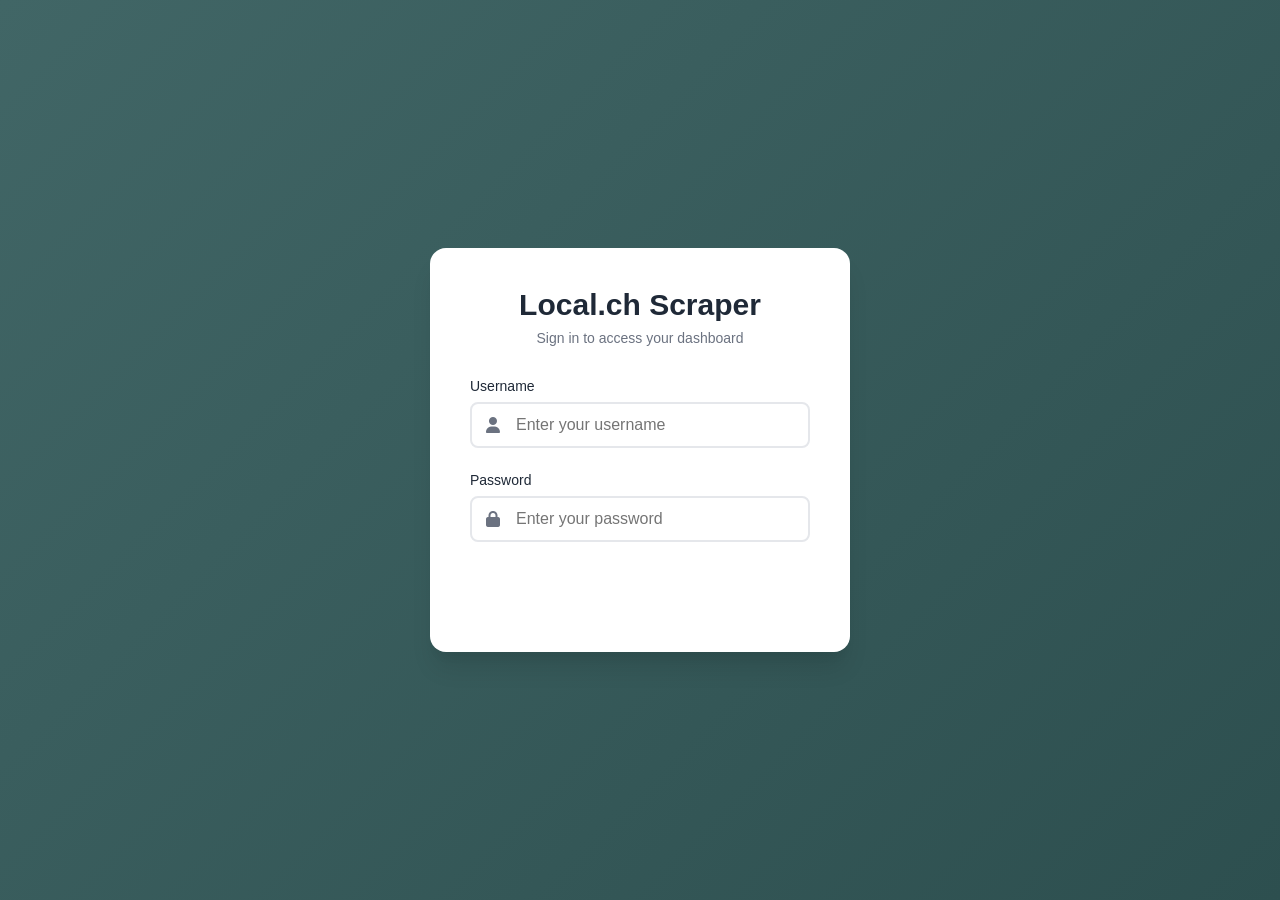
==== frontend/templates/login.html @ 85a89c04 "1. Added in stop job functionlaity2. Added better updates in the active jobs section3. Added in simp" ====
<!DOCTYPE html>
<html lang="en">
<head>
    <meta charset="UTF-8">
    <meta name="viewport" content="width=device-width, initial-scale=1.0">
    <title>Login - Local.ch Scraper</title>
    <link rel="stylesheet" href="https://cdnjs.cloudflare.com/ajax/libs/font-awesome/6.5.1/css/all.min.css">
    <style>
        * {
            margin: 0;
            padding: 0;
            box-sizing: border-box;
        }

        :root {
            --primary: #416666;
            --primary-dark: #2d4f4la
            ;
            --bg: #f9fafb;
            --text: #1f2937;
            --text-gray: #6b7280;
            --border: #e5e7eb;
            --error: #ef4444;
            --success: #10b981;
        }

        body {
            font-family: -apple-system, BlinkMacSystemFont, 'Segoe UI', Roboto, 'Helvetica Neue', Arial, sans-serif;
            background: linear-gradient(135deg, #416666 0%, #2d4f4f 100%);
            min-height: 100vh;
            display: flex;
            align-items: center;
            justify-content: center;
            padding: 1rem;
        }

        .login-container {
            background: white;
            border-radius: 1rem;
            box-shadow: 0 20px 25px -5px rgba(0, 0, 0, 0.1), 0 10px 10px -5px rgba(0, 0, 0, 0.04);
            width: 100%;
            max-width: 420px;
            padding: 2.5rem;
        }

        .login-header {
            text-align: center;
            margin-bottom: 2rem;
        }

        .login-title {
            font-size: 1.875rem;
            font-weight: 700;
            color: var(--text);
            margin-bottom: 0.5rem;
        }

        .login-subtitle {
            color: var(--text-gray);
            font-size: 0.875rem;
        }

        .form-group {
            margin-bottom: 1.5rem;
        }

        .form-label {
            display: block;
            font-weight: 500;
            color: var(--text);
            margin-bottom: 0.5rem;
            font-size: 0.875rem;
        }

        .input-wrapper {
            position: relative;
        }

        .input-icon {
            position: absolute;
            left: 1rem;
            top: 50%;
            transform: translateY(-50%);
            color: var(--text-gray);
            pointer-events: none;
        }

        .form-input {
            width: 100%;
            padding: 0.75rem 1rem 0.75rem 2.75rem;
            border: 2px solid var(--border);
            border-radius: 0.5rem;
            font-size: 1rem;
            transition: all 0.2s;
            font-family: inherit;
        }

        .form-input:focus {
            outline: none;
            border-color: var(--primary);
            box-shadow: 0 0 0 3px rgba(99, 102, 241, 0.1);
        }

        .btn-login {
            width: 100%;
            padding: 0.875rem;
            background: linear-gradient(135deg, var(--primary) 0%, var(--primary-dark) 100%);
            color: white;
            border: none;
            border-radius: 0.5rem;
            font-size: 1rem;
            font-weight: 600;
            cursor: pointer;
            transition: all 0.2s;
            font-family: inherit;
        }

        .btn-login:hover {
            transform: translateY(-2px);
            box-shadow: 0 10px 15px -3px rgba(99, 102, 241, 0.4);
        }

        .btn-login:active {
            transform: translateY(0);
        }

        .btn-login:disabled {
            opacity: 0.6;
            cursor: not-allowed;
            transform: none;
        }

        .alert {
            padding: 0.75rem 1rem;
            border-radius: 0.5rem;
            margin-bottom: 1.5rem;
            font-size: 0.875rem;
            display: none;
        }

        .alert.show {
            display: block;
        }

        .alert-error {
            background: #fee2e2;
            color: #991b1b;
            border: 1px solid #fecaca;
        }

        .spinner {
            display: inline-block;
            width: 1rem;
            height: 1rem;
            border: 2px solid rgba(255, 255, 255, 0.3);
            border-top-color: white;
            border-radius: 50%;
            animation: spin 0.6s linear infinite;
            margin-right: 0.5rem;
        }

        @keyframes spin {
            to { transform: rotate(360deg); }
        }
    </style>
</head>
<body>
    <div class="login-container">
        <div class="login-header">
            <h1 class="login-title">Local.ch Scraper</h1>
            <p class="login-subtitle">Sign in to access your dashboard</p>
        </div>

        <div id="alert" class="alert alert-error"></div>

        <form id="loginForm">
            <div class="form-group">
                <label class="form-label" for="username">Username</label>
                <div class="input-wrapper">
                    <i class="fas fa-user input-icon"></i>
                    <input
                        type="text"
                        id="username"
                        name="username"
                        class="form-input"
                        placeholder="Enter your username"
                        required
                        autocomplete="username"
                    >
                </div>
            </div>

            <div class="form-group">
                <label class="form-label" for="password">Password</label>
                <div class="input-wrapper">
                    <i class="fas fa-lock input-icon"></i>
                    <input
                        type="password"
                        id="password"
                        name="password"
                        class="form-input"
                        placeholder="Enter your password"
                        required
                        autocomplete="current-password"
                    >
                </div>
            </div>

            <button type="submit" class="btn-login" id="loginBtn">
                Sign In
            </button>
        </form>
    </div>

    <script>
        const API_BASE = '';

        document.getElementById('loginForm').addEventListener('submit', async (e) => {
            e.preventDefault();

            const username = document.getElementById('username').value;
            const password = document.getElementById('password').value;
            const loginBtn = document.getElementById('loginBtn');
            const alert = document.getElementById('alert');

            // Hide any previous alerts
            alert.classList.remove('show');

            // Disable button and show loading
            loginBtn.disabled = true;
            loginBtn.innerHTML = '<span class="spinner"></span> Signing in...';

            try {
                const response = await fetch(`${API_BASE}/api/auth/login`, {
                    method: 'POST',
                    headers: {
                        'Content-Type': 'application/json'
                    },
                    body: JSON.stringify({ username, password })
                });

                const data = await response.json();

                if (data.success) {
                    // Redirect based on role
                    if (data.role === 'admin') {
                        window.location.href = '/';
                    } else {
                        window.location.href = '/results';
                    }
                } else {
                    // Show error
                    alert.textContent = data.error || 'Invalid credentials';
                    alert.classList.add('show');
                    loginBtn.disabled = false;
                    loginBtn.innerHTML = 'Sign In';
                }
            } catch (error) {
                console.error('Login error:', error);
                alert.textContent = 'An error occurred. Please try again.';
                alert.classList.add('show');
                loginBtn.disabled = false;
                loginBtn.innerHTML = 'Sign In';
            }
        });
    </script>
</body>
</html>
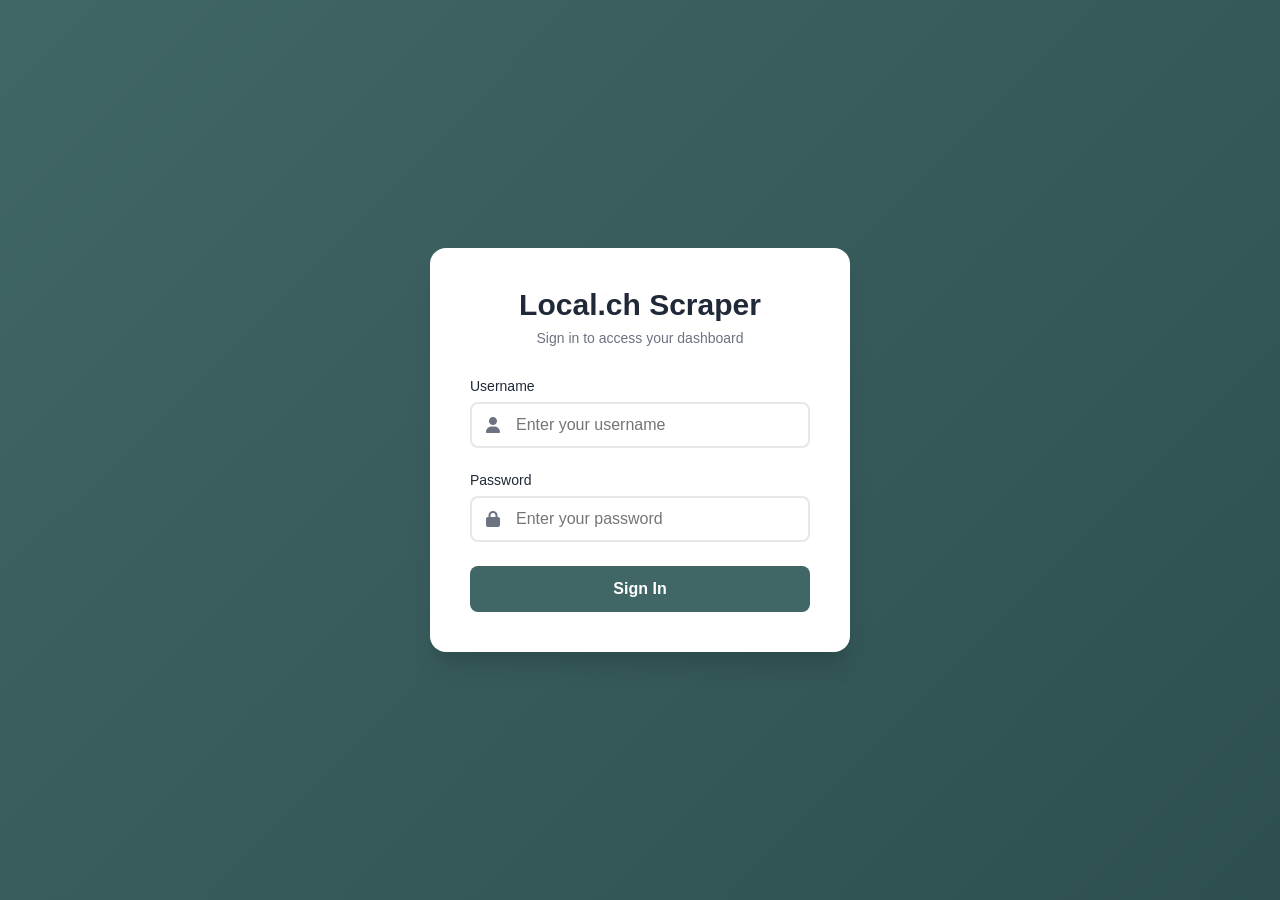
==== commit 2e74bb8f: "Fixed sign in button color issue" ====
--- a/frontend/templates/login.html
+++ b/frontend/templates/login.html
@@ -104,7 +104,7 @@
         .btn-login {
             width: 100%;
             padding: 0.875rem;
-            background: linear-gradient(135deg, var(--primary) 0%, var(--primary-dark) 100%);
+            background: var(--primary);
             color: white;
             border: none;
             border-radius: 0.5rem;
